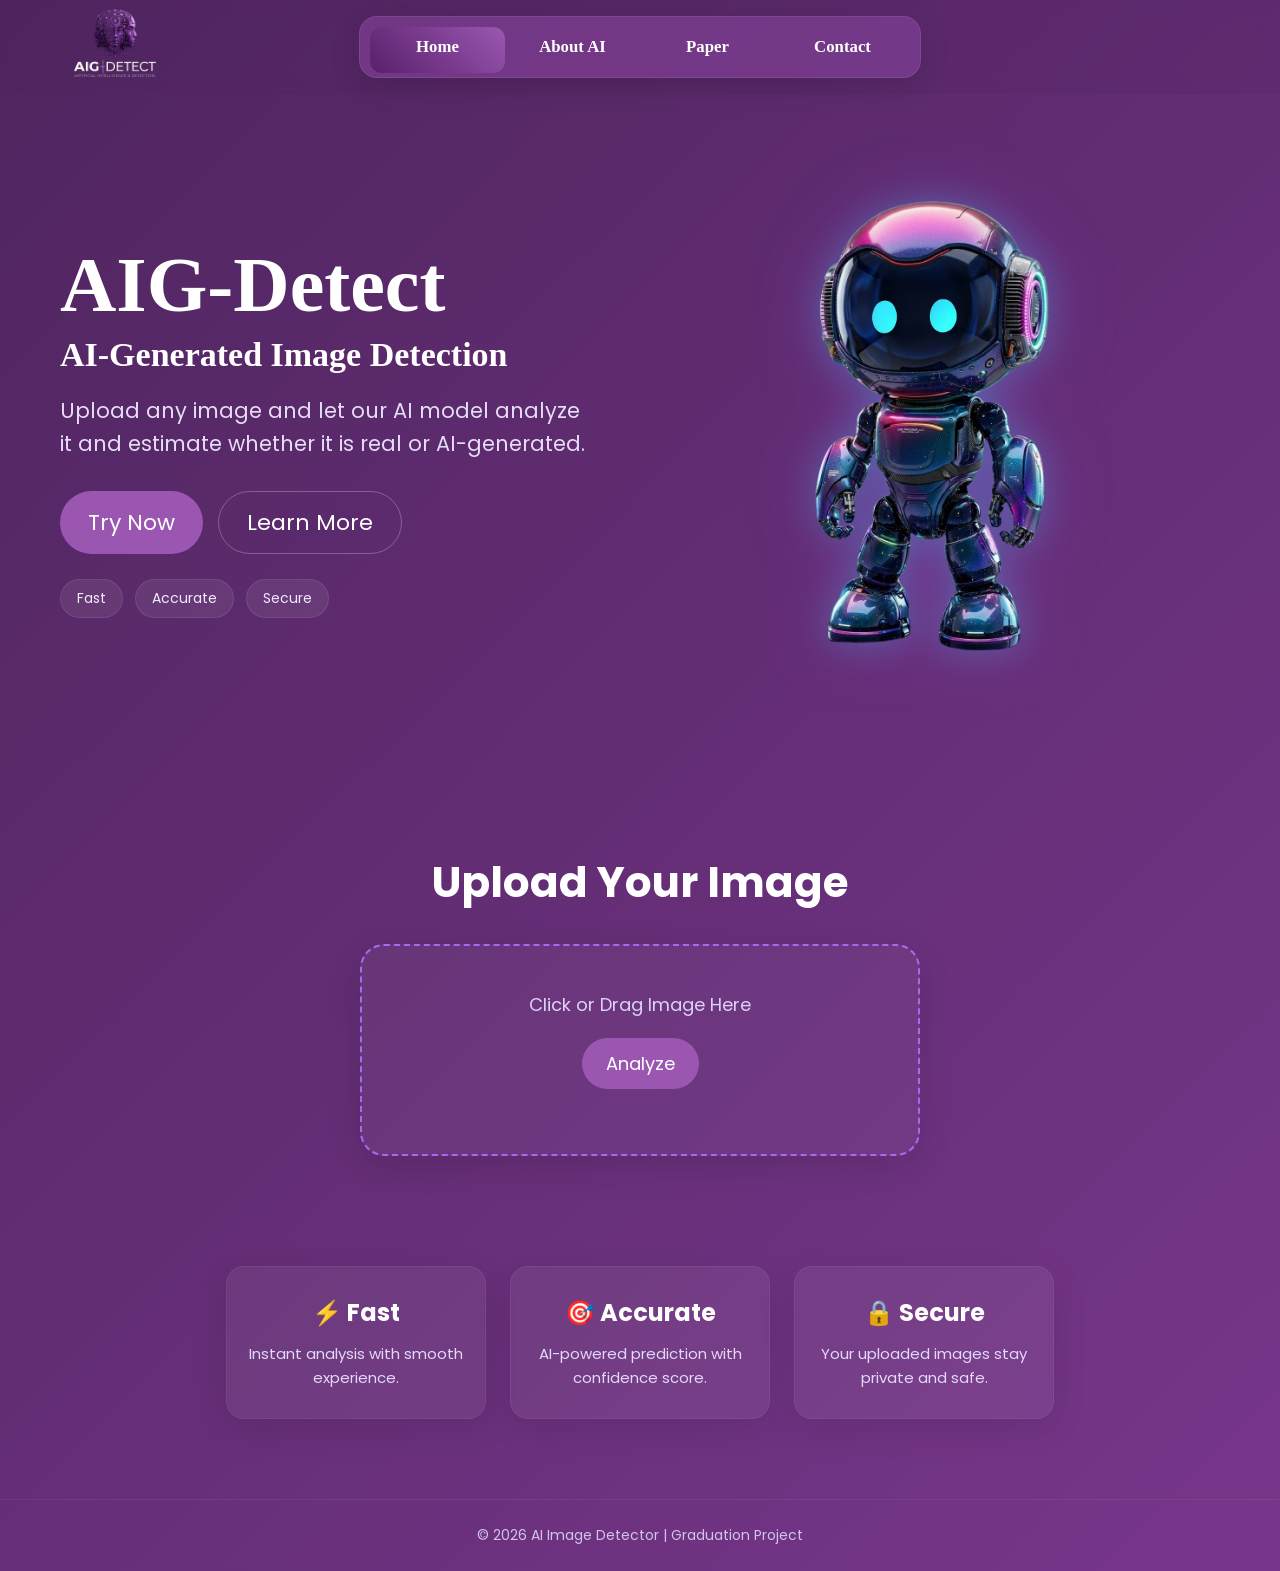
==== Untitled-1.html @ e4eca81f "first commit" ====
<!DOCTYPE html>
<html lang="en">
<head>
  <meta charset="UTF-8" />
  <meta name="viewport" content="width=device-width, initial-scale=1.0"/>
  <title>AI Image Detector</title>
  <link rel="stylesheet" href="stt.css">
  <link href="https://fonts.googleapis.com/css2?family=Poppins:wght@300;400;600;700&display=swap" rel="stylesheet">
</head>
<body>

  <!-- NAVBAR -->
  <nav>
    <div class="logo">
      <img src="logo.png" alt="Logo">
    </div>

    <div class="nav-links">
      <a href="#">Home</a>
      <a href="#">About AI</a>
      <a href="#">Paper</a>
      <a href="#">Contact</a>
      <span></span>
    </div>
  </nav>

  <!-- HERO -->
  <section class="hero">
    <div class="hero-text">
      <h1>AIG-Detect</h1>
      <h2>AI-Generated Image Detection</h2>
      <p>Upload any image and let our AI model analyze it and estimate whether it is real or AI-generated.</p>

      <div class="hero-buttons">
        <button class="btn">Try Now</button>
        <button class="btn btn-secondary">Learn More</button>
      </div>

      <div class="hero-tags">
        <span>Fast</span>
        <span>Accurate</span>
        <span>Secure</span>
      </div>
    </div>

    <div class="hero-img">
      <div class="robot-box">
        <img src="re-pot.png" alt="Robot" class="robot-face">
        <img src="eyes-removebg-preview.png" alt="Eyes" class="robot-eyes" id="robotEyes">
      </div>
    </div>
  </section>

  <!-- UPLOAD -->
  <section class="upload-section">
    <h2>Upload Your Image</h2>

    <div class="upload-box">
      <label for="fileInput">Click or Drag Image Here</label>
      <input type="file" id="fileInput" />
      <button class="btn upload-btn" onclick="analyze()">Analyze</button>
     
      <div class="loading-robot" id="loadingRobot">
  <img src="RO-SERCH.png" alt="Loading Robot">
  <p>Analyzing image...</p>
</div>

      <div class="result" id="result"></div>
    </div>
  </section>

  <!-- FEATURES -->
  <section class="features">
    <div class="card">
      <h3>⚡ Fast</h3>
      <p>Instant analysis with smooth experience.</p>
    </div>

    <div class="card">
      <h3>🎯 Accurate</h3>
      <p>AI-powered prediction with confidence score.</p>
    </div>

    <div class="card">
      <h3>🔒 Secure</h3>
      <p>Your uploaded images stay private and safe.</p>
    </div>
  </section>

  <!-- FOOTER -->
  <footer>
    <p>© 2026 AI Image Detector | Graduation Project</p>
  </footer>

<script>
  function analyze() {
    const result = document.getElementById("result");
    const loadingRobot = document.getElementById("loadingRobot");
    const fileInput = document.getElementById("fileInput");

    if (!fileInput.files.length) {
      result.innerHTML = "⚠ Please upload an image first.";
      loadingRobot.style.display = "none";
      return;
    }

    result.innerHTML = "";
    loadingRobot.style.display = "block";

    setTimeout(() => {
      loadingRobot.style.display = "none";
      result.innerHTML = "✅ Real Image (87%)";
    }, 2500);
  }

  const robotEyes = document.getElementById("robotEyes");

  function moveEyes(clientX, clientY) {
    const centerX = window.innerWidth / 2;
    const centerY = window.innerHeight / 2;

    const moveX = (clientX - centerX) / 35;
    const moveY = (clientY - centerY) / 35;

    robotEyes.style.transform = `translate(${moveX}px, ${moveY}px)`;
  }

  document.addEventListener("mousemove", (e) => {
    moveEyes(e.clientX, e.clientY);
  });

  document.addEventListener("touchmove", (e) => {
    const touch = e.touches[0];
    moveEyes(touch.clientX, touch.clientY);
  });

  document.addEventListener("mouseleave", () => {
    robotEyes.style.transform = `translate(0px, 0px)`;
  });

  document.addEventListener("touchend", () => {
    robotEyes.style.transform = `translate(0px, 0px)`;
  });
</script>

</body>
</html>
---- stt.css ----
* {
  margin: 0;
  padding: 0;
  box-sizing: border-box;
  font-family: "Poppins", sans-serif;
}

html {
  scroll-behavior: smooth;
}

body {
  background: linear-gradient(135deg, #4f255f, #78368b);
  color: white;
  min-height: 100vh;
  overflow-x: hidden;
}

/* NAVBAR */
nav {
  position: fixed;
  top: 0;
  left: 0;
  width: 100%;
  padding: 16px 30px;
  z-index: 1000;
  background: rgba(79, 37, 95, 0.15);
  backdrop-filter: blur(10px);
}

.logo {
  position: absolute;
  left: 30px;
  top: 50%;
  transform: translateY(-50%);
}

.logo img {
  width: 170px;
  height: auto;
  display: block;
}

.nav-links {
  position: relative;
  margin: 0 auto;
  width: fit-content;
  display: flex;
  align-items: center;
  background: rgba(138, 69, 160, 0.55);
  border: 1px solid rgba(255,255,255,0.08);
  border-radius: 18px;
  padding: 10px;
  box-shadow: 0 8px 30px rgba(0,0,0,0.15);
}

.nav-links a {
  position: relative;
  display: inline-block;
  color: white;
  text-decoration: none;
  font-size: 1.05em;
  width: 135px;
  text-align: center;
  padding: 10px 0;
  font-family: Georgia, 'Times New Roman', Times, serif;
  font-weight: bold;
  z-index: 1;
}

.nav-links span {
  position: absolute;
  top: 10px;
  left: 10px;
  width: 135px;
  height: 46px;
  background: linear-gradient(45deg, #5a1e6b, #9a58b1);
  border-radius: 12px;
  transition: 0.35s ease;
  z-index: 0;
}

.nav-links a:nth-child(1):hover ~ span {
  left: 10px;
}

.nav-links a:nth-child(2):hover ~ span {
  left: 145px;
}

.nav-links a:nth-child(3):hover ~ span {
  left: 280px;
}

.nav-links a:nth-child(4):hover ~ span {
  left: 415px;
}

/* HERO */
.hero {
  display: flex;
  justify-content: space-between;
  align-items: center;
  padding: 170px 60px 90px;
  gap: 40px;
}

.hero-text {
  width: 48%;
}

.hero h1 {
  font-size: 78px;
  line-height: 1.05;
  font-family: Georgia, 'Times New Roman', Times, serif;
  margin-bottom: 10px;
}

.hero h2 {
  font-size: 34px;
  margin-bottom: 20px;
  font-family: Georgia, 'Times New Roman', Times, serif;
}

.hero p {
  color: #e5dcf5;
  margin-bottom: 30px;
  font-size: 21px;
  max-width: 600px;
  line-height: 1.6;
}

.hero-buttons {
  display: flex;
  gap: 15px;
  flex-wrap: wrap;
  margin-bottom: 25px;
}

.btn {
  padding: 14px 28px;
  background: #9b56b2;
  border: none;
  border-radius: 35px;
  font-size: 22px;
  color: white;
  cursor: pointer;
  transition: 0.3s ease;
}

.btn:hover {
  background: #b166ca;
  transform: translateY(-3px);
}

.btn-secondary {
  background: transparent;
  border: 1px solid rgba(255,255,255,0.25);
}

.btn-secondary:hover {
  background: rgba(255,255,255,0.08);
}

.hero-tags {
  display: flex;
  gap: 12px;
  flex-wrap: wrap;
}

.hero-tags span {
  padding: 8px 16px;
  border-radius: 999px;
  background: rgba(255,255,255,0.08);
  border: 1px solid rgba(255,255,255,0.08);
  color: #f0e9fb;
  font-size: 14px;
}

/* ROBOT */
.hero-img {
  width: 52%;
  display: flex;
  justify-content: center;
  align-items: center;
}

.robot-box {
  position: relative;
  width: 360px;
  animation: floatRobot 3s ease-in-out infinite;
}

.robot-face {
  width: 100%;
  display: block;
  height: auto;
  filter: drop-shadow(0 0 18px rgba(0, 255, 255, 0.20))
          drop-shadow(0 0 32px rgba(168, 85, 247, 0.28));
}

.robot-eyes {
  position: absolute;
  width: 150px;
  height: auto;
  top: 40px;
  left: 90px;
  transition: transform 0.02s linear;
  pointer-events: none;
}

@keyframes floatRobot {
  0% {
    transform: translateY(0px);
  }
  50% {
    transform: translateY(-10px);
  }
  100% {
    transform: translateY(0px);
  }
}

/* UPLOAD */
.upload-section {
  text-align: center;
  padding: 70px 20px;
}

.upload-section h2 {
  font-size: 42px;
  margin-bottom: 30px;
}

.upload-box {
  margin: auto;
  width: 560px;
  max-width: 95%;
  padding: 45px 30px;
  border: 2px dashed #a56af0;
  border-radius: 24px;
  background: rgba(255,255,255,0.04);
  transition: 0.3s;
  box-shadow: 0 10px 35px rgba(0,0,0,0.12);
}

.upload-box:hover {
  background: rgba(255,255,255,0.06);
  transform: translateY(-4px);
}

input[type="file"] {
  display: none;
}

label {
  cursor: pointer;
  display: block;
  margin-bottom: 20px;
  color: #ddd1f7;
  font-size: 18px;
}

.upload-btn {
  font-size: 18px;
  padding: 12px 24px;
  margin-bottom: 0;
}

.loading-robot {
  display: none;
  margin-top: 20px;
  text-align: center;
  animation: fadeIn 0.4s ease;
}

.loading-robot img {
  width: 90px;
  height: auto;
  display: block;
  margin: 0 auto 10px;
  animation: robotSearch 1.6s ease-in-out infinite;
}

.loading-robot p {
  color: #e9d8ff;
  font-size: 16px;
}

@keyframes robotSearch {
  0% {
    transform: translateX(0px) rotate(0deg);
  }
  25% {
    transform: translateX(-8px) rotate(-4deg);
  }
  50% {
    transform: translateX(8px) rotate(4deg);
  }
  75% {
    transform: translateX(-6px) rotate(-3deg);
  }
  100% {
    transform: translateX(0px) rotate(0deg);
  }
}

@keyframes fadeIn {
  from {
    opacity: 0;
  }
  to {
    opacity: 1;
  }
}

.result {
  margin-top: 20px;
  font-size: 18px;
  color: #ffffff;
}

/* FEATURES */
.features {
  display: flex;
  justify-content: center;
  gap: 24px;
  padding: 40px 30px 80px;
  flex-wrap: wrap;
}

.card {
  background: rgba(255,255,255,0.06);
  padding: 28px 22px;
  border-radius: 18px;
  width: 260px;
  text-align: center;
  transition: 0.3s ease;
  border: 1px solid rgba(255,255,255,0.06);
  box-shadow: 0 10px 35px rgba(0,0,0,0.10);
}

.card h3 {
  margin-bottom: 12px;
  font-size: 24px;
}

.card p {
  color: #e4d8f8;
  font-size: 15px;
  line-height: 1.6;
}

.card:hover {
  transform: translateY(-8px);
  background: rgba(255,255,255,0.09);
}

/* FOOTER */
footer {
  text-align: center;
  padding: 25px 15px;
  color: #d2c4ea;
  font-size: 14px;
  border-top: 1px solid rgba(255,255,255,0.06);
}

/* RESPONSIVE */
@media (max-width: 768px) {
  nav {
    padding: 10px 10px;
  }

  .logo {
    left: 10px;
    top: 12px;
    transform: none;
  }

  .logo img {
    width: 78px;
  }

  .nav-links {
    margin-left: 62px;
    padding: 5px;
    border-radius: 10px;
    display: flex;
    gap: 4px;
    overflow: hidden;
  }

  .nav-links a {
    width: auto;
    min-width: 58px;
    font-size: 0.68em;
    padding: 7px 10px;
    border-radius: 8px;
    transition: 0.3s;
  }

  .nav-links span {
    display: none;
  }

  .nav-links a:hover,
  .nav-links a:active {
    background: linear-gradient(45deg, #5a1e6b, #884f9e);
  }

  .hero {
    flex-direction: row;
    padding: 120px 18px 50px;
    gap: 10px;
    align-items: flex-start;
  }

  .hero-text {
    width: 53%;
  }

  .hero-img {
    width: 47%;
    justify-content: center;
    align-items: flex-start;
  }

  .robot-box {
    width: 155px;
    animation: floatRobot 3s ease-in-out infinite;
  }

  .robot-eyes {
    width: 44px;
    top: 23px;
    left: 44px;
    transition: transform 0.02s linear;
  }

  .hero h1 {
    font-size: 32px;
    line-height: 1.05;
    margin-bottom: 8px;
  }

  .hero h2 {
    font-size: 17px;
    line-height: 1.2;
    margin-bottom: 12px;
  }

  .hero p {
    font-size: 12px;
    line-height: 1.35;
    margin-bottom: 18px;
  }

  .hero-buttons {
    gap: 8px;
    margin-bottom: 15px;
  }

  .btn {
    font-size: 13px;
    padding: 10px 14px;
  }

  .hero-tags span {
    font-size: 11px;
    padding: 6px 10px;
  }

  .upload-section {
    padding-top: 40px;
  }

  .upload-section h2 {
    font-size: 24px;
  }

  .upload-box {
    width: 95%;
    padding: 25px 15px;
  }

  label {
    font-size: 15px;
  }

  .result {
    font-size: 15px;
  }
}
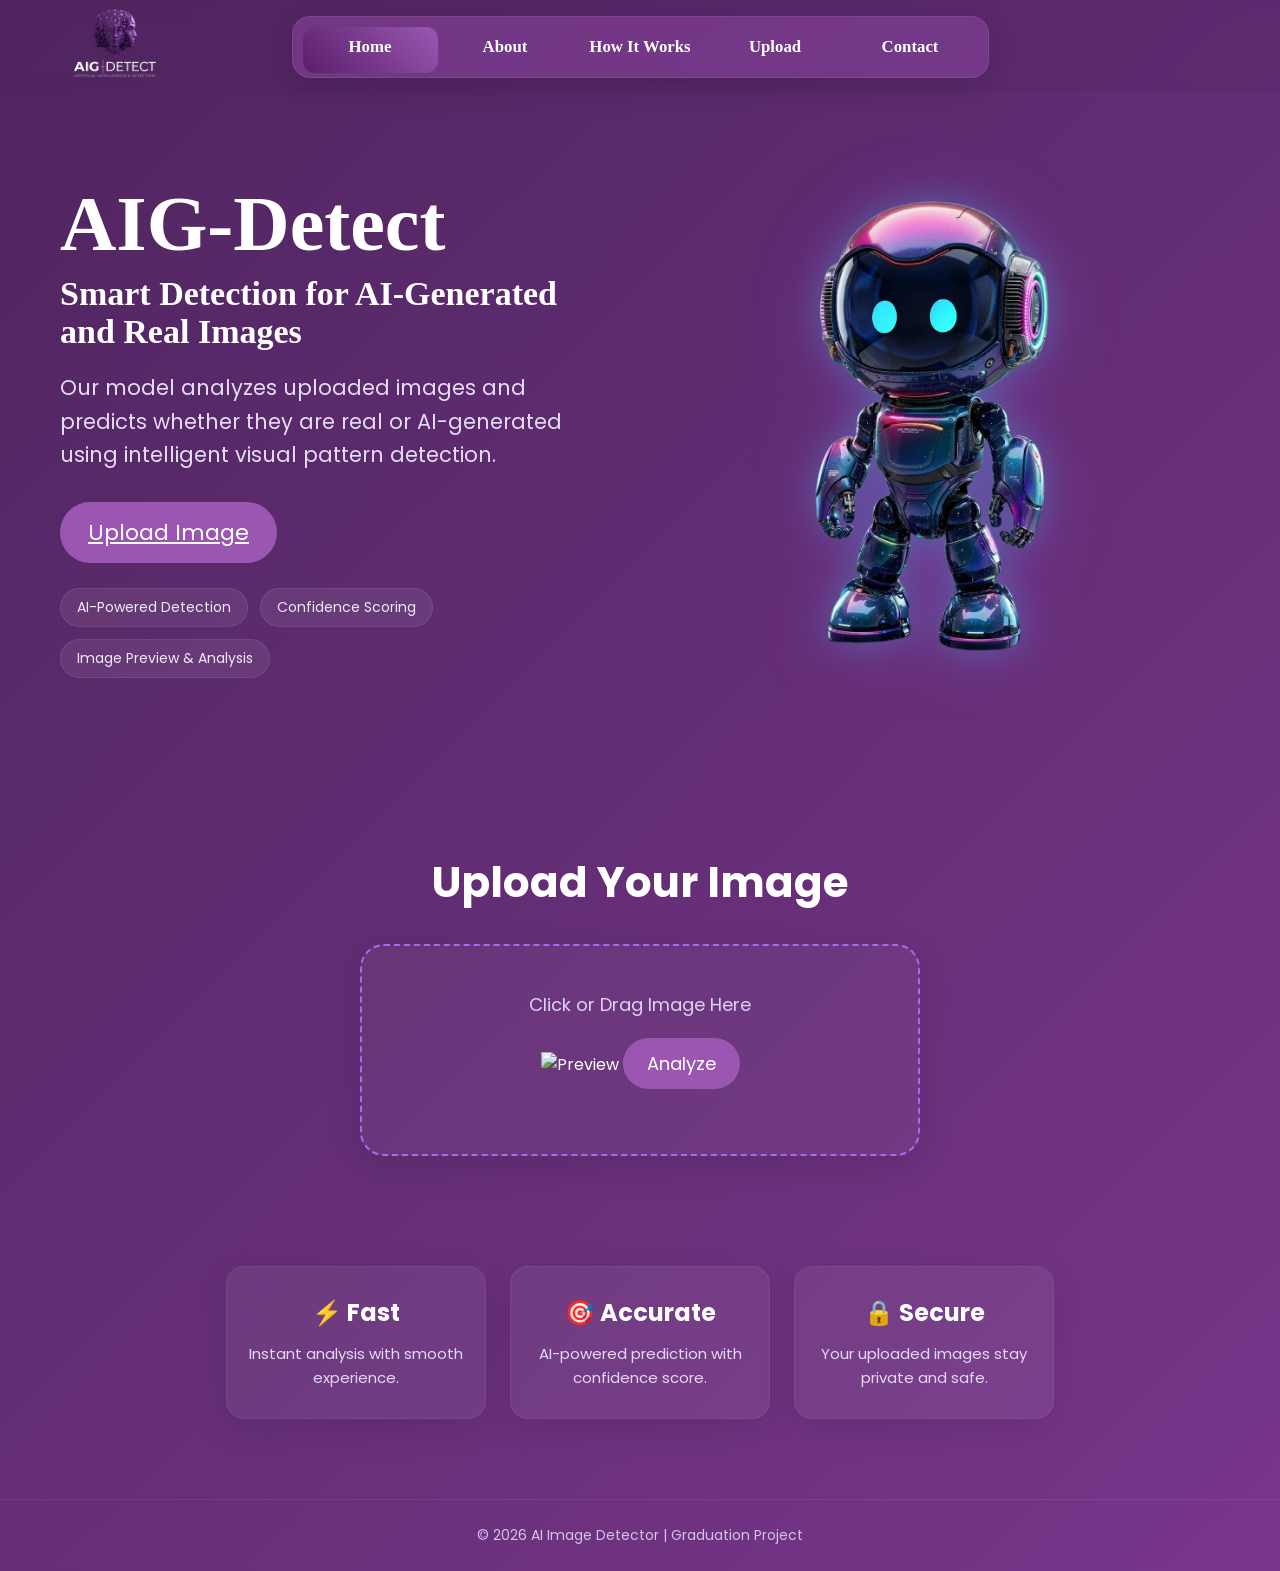
==== commit 5607b0c1: "change bacground(add img)" ====
--- a/Untitled-1.html
+++ b/Untitled-1.html
@@ -17,8 +17,9 @@
 
     <div class="nav-links">
       <a href="#">Home</a>
-      <a href="#">About AI</a>
-      <a href="#">Paper</a>
+      <a href="#">About </a>
+      <a href="#">How It Works</a>
+       <a href="#">Upload</a>
       <a href="#">Contact</a>
       <span></span>
     </div>
@@ -28,18 +29,17 @@
   <section class="hero">
     <div class="hero-text">
       <h1>AIG-Detect</h1>
-      <h2>AI-Generated Image Detection</h2>
-      <p>Upload any image and let our AI model analyze it and estimate whether it is real or AI-generated.</p>
+      <h2>Smart Detection for AI-Generated and Real Images</h2>
+      <p>Our model analyzes uploaded images and predicts whether they are real or AI-generated using intelligent visual pattern detection.</p>
 
       <div class="hero-buttons">
-        <button class="btn">Try Now</button>
-        <button class="btn btn-secondary">Learn More</button>
+<a href="#upload" class="btn">Upload Image</a>        
       </div>
 
       <div class="hero-tags">
-        <span>Fast</span>
-        <span>Accurate</span>
-        <span>Secure</span>
+        <span>AI-Powered Detection</span>
+        <span>Confidence Scoring</span>
+        <span>Image Preview & Analysis</span>
       </div>
     </div>
 
@@ -52,12 +52,14 @@
   </section>
 
   <!-- UPLOAD -->
-  <section class="upload-section">
-    <h2>Upload Your Image</h2>
+<section class="upload-section" id="upload">    <h2>Upload Your Image</h2>
 
     <div class="upload-box">
       <label for="fileInput">Click or Drag Image Here</label>
       <input type="file" id="fileInput" />
+
+      <img id="previewImage" class="preview-image" alt="Preview">
+      
       <button class="btn upload-btn" onclick="analyze()">Analyze</button>
      
       <div class="loading-robot" id="loadingRobot">
@@ -141,6 +143,24 @@
   document.addEventListener("touchend", () => {
     robotEyes.style.transform = `translate(0px, 0px)`;
   });
+
+  const fileInput = document.getElementById("fileInput");
+const previewImage = document.getElementById("previewImage");
+
+fileInput.addEventListener("change", function () {
+  const file = this.files[0];
+
+  if (file) {
+    const reader = new FileReader();
+
+    reader.onload = function (e) {
+      previewImage.src = e.target.result;
+      previewImage.style.display = "block";
+    };
+
+    reader.readAsDataURL(file);
+  }
+});
 </script>
 
 </body>
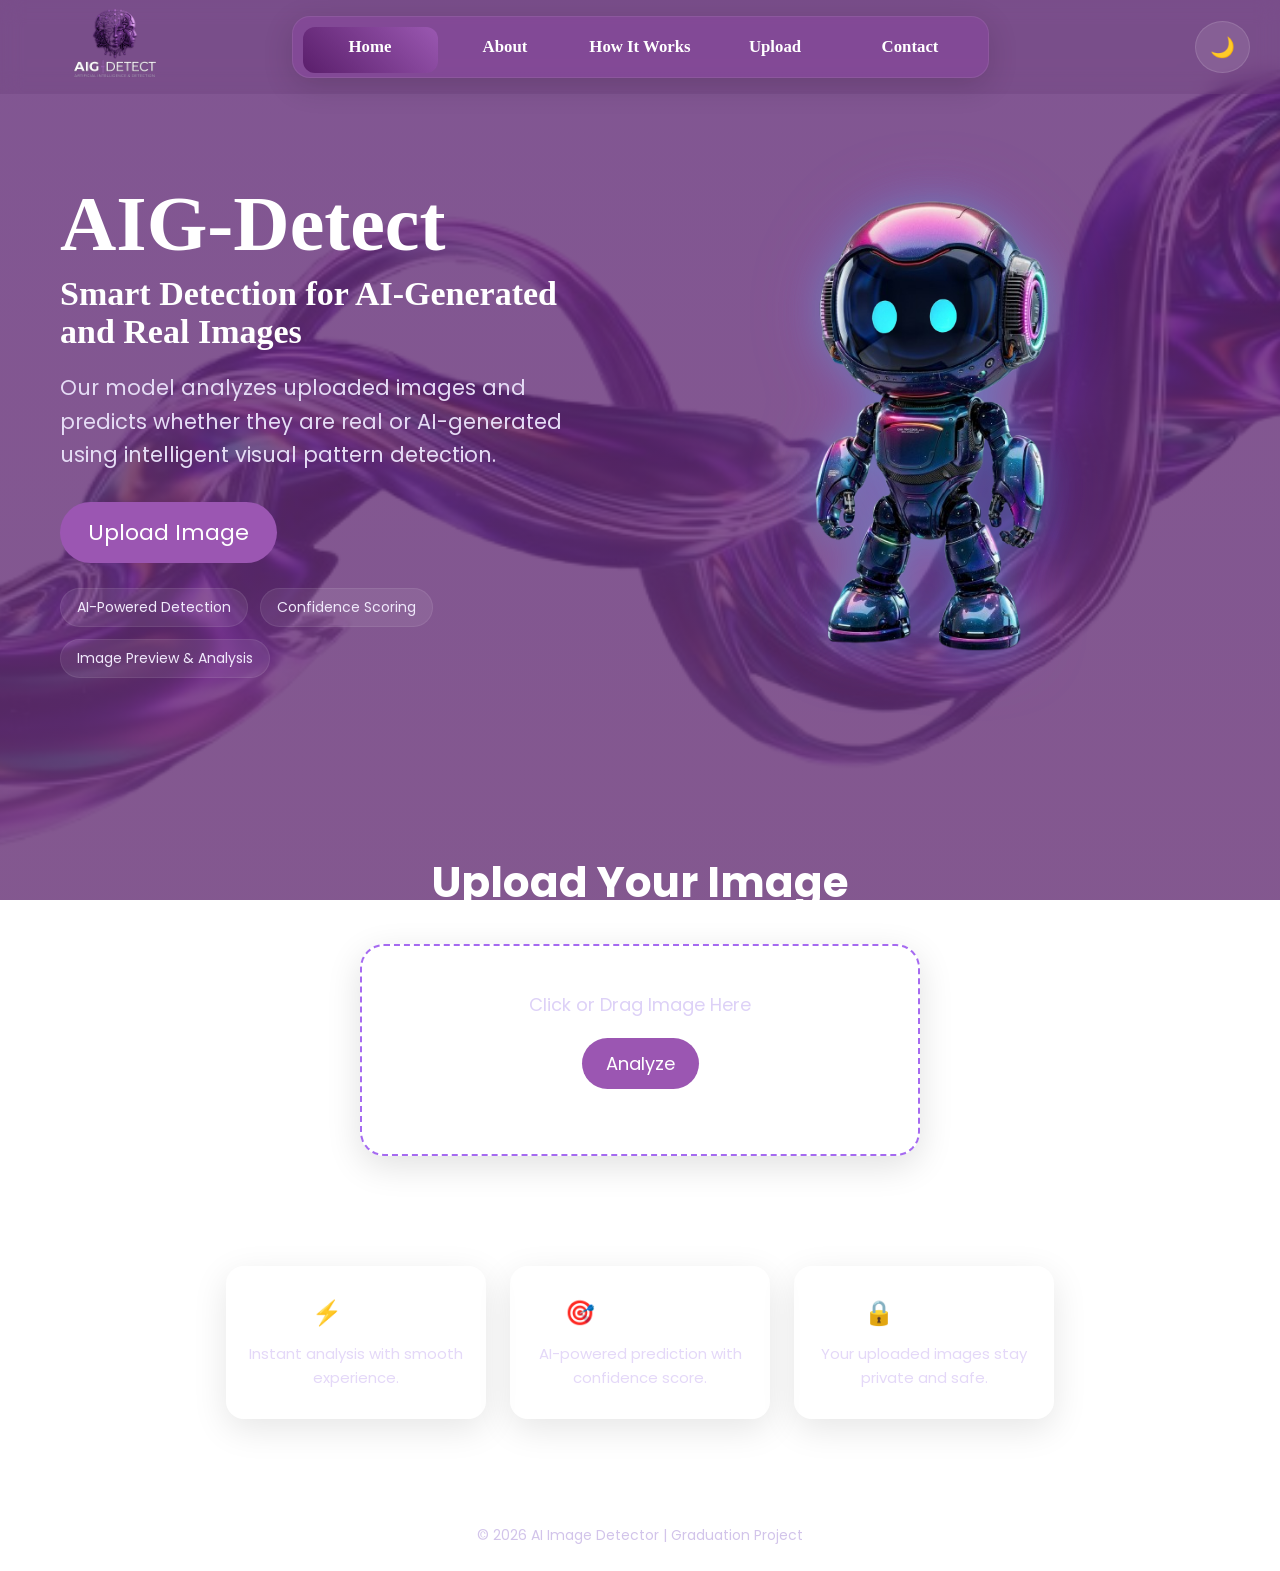
==== commit 3d56a50a: "ADD dark mode" ====
--- a/Untitled-1.html
+++ b/Untitled-1.html
@@ -23,6 +23,8 @@
       <a href="#">Contact</a>
       <span></span>
     </div>
+
+    <button id="themeToggle" class="theme-btn">🌙</button>
   </nav>
 
   <!-- HERO -->
@@ -94,74 +96,7 @@
     <p>© 2026 AI Image Detector | Graduation Project</p>
   </footer>
 
-<script>
-  function analyze() {
-    const result = document.getElementById("result");
-    const loadingRobot = document.getElementById("loadingRobot");
-    const fileInput = document.getElementById("fileInput");
-
-    if (!fileInput.files.length) {
-      result.innerHTML = "⚠ Please upload an image first.";
-      loadingRobot.style.display = "none";
-      return;
-    }
-
-    result.innerHTML = "";
-    loadingRobot.style.display = "block";
-
-    setTimeout(() => {
-      loadingRobot.style.display = "none";
-      result.innerHTML = "✅ Real Image (87%)";
-    }, 2500);
-  }
-
-  const robotEyes = document.getElementById("robotEyes");
-
-  function moveEyes(clientX, clientY) {
-    const centerX = window.innerWidth / 2;
-    const centerY = window.innerHeight / 2;
-
-    const moveX = (clientX - centerX) / 35;
-    const moveY = (clientY - centerY) / 35;
-
-    robotEyes.style.transform = `translate(${moveX}px, ${moveY}px)`;
-  }
-
-  document.addEventListener("mousemove", (e) => {
-    moveEyes(e.clientX, e.clientY);
-  });
-
-  document.addEventListener("touchmove", (e) => {
-    const touch = e.touches[0];
-    moveEyes(touch.clientX, touch.clientY);
-  });
-
-  document.addEventListener("mouseleave", () => {
-    robotEyes.style.transform = `translate(0px, 0px)`;
-  });
-
-  document.addEventListener("touchend", () => {
-    robotEyes.style.transform = `translate(0px, 0px)`;
-  });
-
-  const fileInput = document.getElementById("fileInput");
-const previewImage = document.getElementById("previewImage");
-
-fileInput.addEventListener("change", function () {
-  const file = this.files[0];
-
-  if (file) {
-    const reader = new FileReader();
-
-    reader.onload = function (e) {
-      previewImage.src = e.target.result;
-      previewImage.style.display = "block";
-    };
-
-    reader.readAsDataURL(file);
-  }
-});
-</script>
+<script src="script.js"></script>
 
 </body>
 </html>
--- a/stt.css
+++ b/stt.css
@@ -10,10 +10,26 @@
 }
 
 body {
-  background: linear-gradient(135deg, #4f255f, #78368b);
+  background: 
+    linear-gradient(rgba(87, 29, 110, 0.75), rgba(104, 51, 119, 0.82)),
+    url("bac-removebg-preview.png");
+  background-size: cover;
+  background-position: center;
+  background-repeat: no-repeat;
+  background-attachment: fixed;
   color: white;
   min-height: 100vh;
   overflow-x: hidden;
+}
+body.dark-mode {
+  background:
+    linear-gradient(rgba(8, 3, 14, 0.82), rgba(24, 8, 34, 0.88)),
+    url("bac-removebg-preview.png");
+  background-position: center;
+  background-size: cover;
+  background-repeat: no-repeat;
+  background-attachment: fixed;
+  color: #f5eefe;
 }
 
 /* NAVBAR */
@@ -96,6 +112,84 @@
   left: 415px;
 }
 
+.theme-btn {
+  position: absolute;
+  right: 30px;
+  top: 50%;
+  transform: translateY(-50%);
+  background: rgba(255,255,255,0.10);
+  border: 1px solid rgba(255,255,255,0.12);
+  color: white;
+  font-size: 20px;
+  padding: 10px 14px;
+  border-radius: 50%;
+  cursor: pointer;
+  transition: 0.3s;
+}
+
+.theme-btn:hover {
+  background: rgba(255,255,255,0.18);
+}
+
+
+
+body.dark-mode nav {
+  background: rgba(10, 5, 18, 0.45);
+}
+
+body.dark-mode .nav-links {
+  background: rgba(55, 22, 73, 0.78);
+}
+
+body.dark-mode .nav-links span {
+  background: linear-gradient(45deg, #4b1d61, #7b35a0);
+}
+
+body.dark-mode .upload-box,
+body.dark-mode .card,
+body.dark-mode .step-card,
+body.dark-mode .model-card,
+body.dark-mode .result-card,
+body.dark-mode .stat-box {
+  background: rgba(20, 8, 29, 0.45);
+  border-color: rgba(255,255,255,0.04);
+}
+
+body.dark-mode .btn {
+  background: #6d2f88;
+}
+
+body.dark-mode .btn:hover {
+  background: #8a44aa;
+}
+
+body.dark-mode .btn-secondary {
+  background: transparent;
+  border: 1px solid rgba(255,255,255,0.18);
+}
+
+body.dark-mode .btn-secondary:hover {
+  background: rgba(255,255,255,0.06);
+}
+
+body.dark-mode .upload-box,
+body.dark-mode .card,
+body.dark-mode .step-card,
+body.dark-mode .model-card,
+body.dark-mode .result-card,
+body.dark-mode .stat-box {
+  background: rgba(255,255,255,0.04);
+  border-color: rgba(255,255,255,0.05);
+}
+
+body.dark-mode .upload-box {
+  border: 2px dashed #8f56ca;
+}
+
+body.dark-mode .step-number {
+  background: #8d46a8;
+}
+
 /* HERO */
 .hero {
   display: flex;
@@ -103,6 +197,8 @@
   align-items: center;
   padding: 170px 60px 90px;
   gap: 40px;
+  
+  
 }
 
 .hero-text {
@@ -138,6 +234,7 @@
 }
 
 .btn {
+  display: inline-block;
   padding: 14px 28px;
   background: #9b56b2;
   border: none;
@@ -146,6 +243,7 @@
   color: white;
   cursor: pointer;
   transition: 0.3s ease;
+  text-decoration: none;
 }
 
 .btn:hover {
@@ -253,6 +351,16 @@
   display: none;
 }
 
+.preview-image {
+  display: none;
+  width: 100%;
+  max-width: 260px;
+  margin: 15px auto;
+  border-radius: 16px;
+  object-fit: cover;
+  box-shadow: 0 8px 25px rgba(0,0,0,0.18);
+}
+
 label {
   cursor: pointer;
   display: block;
